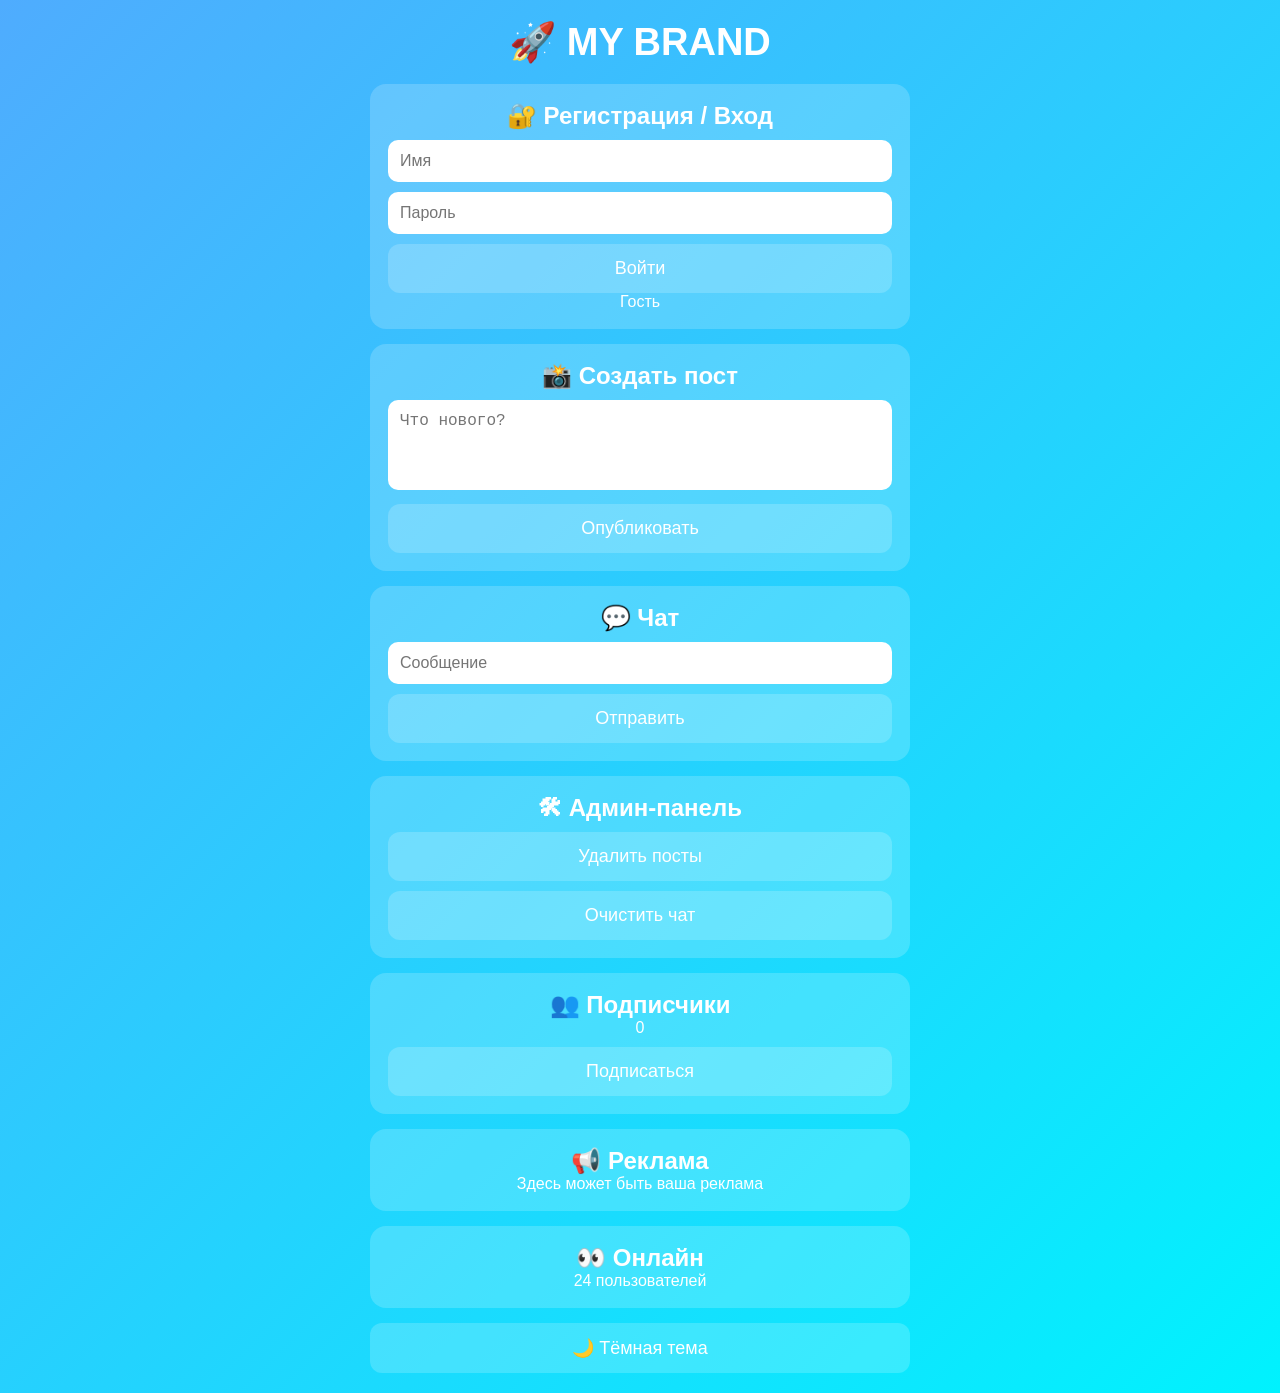
==== index.html @ ea915b35 "Update index.html" ====
<!DOCTYPE html>
<html lang="ru">
<head>
<meta charset="UTF-8">
<meta name="viewport" content="width=device-width, initial-scale=1.0">
<title>MY BRAND</title>

<style>
*{margin:0;padding:0;box-sizing:border-box;}

body{
font-family:Arial,sans-serif;
background:linear-gradient(135deg,#4facfe,#00f2fe);
color:white;
padding:20px;
text-align:center;
transition:0.4s;
}

.dark{background:#111;}

.container{
max-width:540px;
margin:auto;
}

.logo{
font-size:38px;
font-weight:bold;
margin-bottom:20px;
animation:fade 1s;
}

.card{
background:rgba(255,255,255,0.18);
padding:18px;
border-radius:16px;
margin:15px 0;
animation:up 0.8s;
}

input,textarea{
width:100%;
padding:12px;
margin-top:10px;
border:none;
border-radius:10px;
font-size:16px;
}

textarea{height:90px;resize:none;}

button,a{
width:100%;
display:block;
padding:14px;
margin-top:10px;
border:none;
border-radius:12px;
font-size:18px;
cursor:pointer;
text-decoration:none;
color:white;
background:rgba(255,255,255,0.18);
}

.post{
background:rgba(255,255,255,0.14);
padding:15px;
border-radius:14px;
margin-top:12px;
text-align:left;
}

.comment{
background:rgba(255,255,255,0.10);
padding:8px;
border-radius:10px;
margin-top:8px;
}

.chatmsg{
background:rgba(255,255,255,0.14);
padding:10px;
border-radius:12px;
margin-top:8px;
text-align:left;
}

.small{font-size:14px;opacity:0.8;margin-top:8px;}

@keyframes fade{
from{opacity:0;}
to{opacity:1;}
}

@keyframes up{
from{opacity:0;transform:translateY(20px);}
to{opacity:1;transform:translateY(0);}
}
</style>
</head>

<body>

<div class="container">

<div class="logo">🚀 MY BRAND</div>

<div class="card">
<h2>🔐 Регистрация / Вход</h2>
<input type="text" id="name" placeholder="Имя">
<input type="password" id="pass" placeholder="Пароль">
<button onclick="login()">Войти</button>
<p id="user">Гость</p>
</div>

<div class="card">
<h2>📸 Создать пост</h2>
<textarea id="postText" placeholder="Что нового?"></textarea>
<button onclick="addPost()">Опубликовать</button>
<div id="posts"></div>
</div>

<div class="card">
<h2>💬 Чат</h2>
<input type="text" id="chatInput" placeholder="Сообщение">
<button onclick="sendMsg()">Отправить</button>
<div id="chat"></div>
</div>

<div class="card">
<h2>🛠 Админ-панель</h2>
<button onclick="clearPosts()">Удалить посты</button>
<button onclick="clearChat()">Очистить чат</button>
</div>

<div class="card">
<h2>👥 Подписчики</h2>
<p><span id="subs">0</span></p>
<button onclick="sub()">Подписаться</button>
</div>

<div class="card">
<h2>📢 Реклама</h2>
<p>Здесь может быть ваша реклама</p>
</div>

<div class="card">
<h2>👀 Онлайн</h2>
<p id="online"></p>
</div>

<button onclick="theme()">🌙 Тёмная тема</button>

</div>

<script>
let posts=JSON.parse(localStorage.getItem("posts"))||[];
let chat=JSON.parse(localStorage.getItem("chat"))||[];

function login(){
let n=document.getElementById("name").value||"Гость";
localStorage.setItem("user",n);
document.getElementById("user").innerText=n;
}

function addPost(){
let t=document.getElementById("postText").value;
if(t!=""){
posts.unshift(t);
localStorage.setItem("posts",JSON.stringify(posts));
showPosts();
document.getElementById("postText").value="";
}
}

function showPosts(){
let box=document.getElementById("posts");
box.innerHTML="";
posts.forEach(p=>{
box.innerHTML+=`<div class="post">${p}<div class="small">❤️ 0 лайков</div></div>`;
});
}

function sendMsg(){
let t=document.getElementById("chatInput").value;
if(t!=""){
chat.push(t);
localStorage.setItem("chat",JSON.stringify(chat));
showChat();
document.getElementById("chatInput").value="";
}
}

function showChat(){
let box=document.getElementById("chat");
box.innerHTML="";
chat.forEach(m=>{
box.innerHTML+=`<div class="chatmsg">${m}</div>`;
});
}

function clearPosts(){
posts=[];
localStorage.setItem("posts","[]");
showPosts();
}

function clearChat(){
chat=[];
localStorage.setItem("chat","[]");
showChat();
}

function sub(){
let s=parseInt(localStorage.getItem("subs"))||0;
s++;
localStorage.setItem("subs",s);
document.getElementById("subs").innerText=s;
}

function theme(){
document.body.classList.toggle("dark");
}

window.onload=function(){
document.getElementById("user").innerText=localStorage.getItem("user")||"Гость";
document.getElementById("subs").innerText=localStorage.getItem("subs")||0;
document.getElementById("online").innerText=Math.floor(Math.random()*25)+5+" пользователей";
showPosts();
showChat();
}
</script>

</body>
     </html>
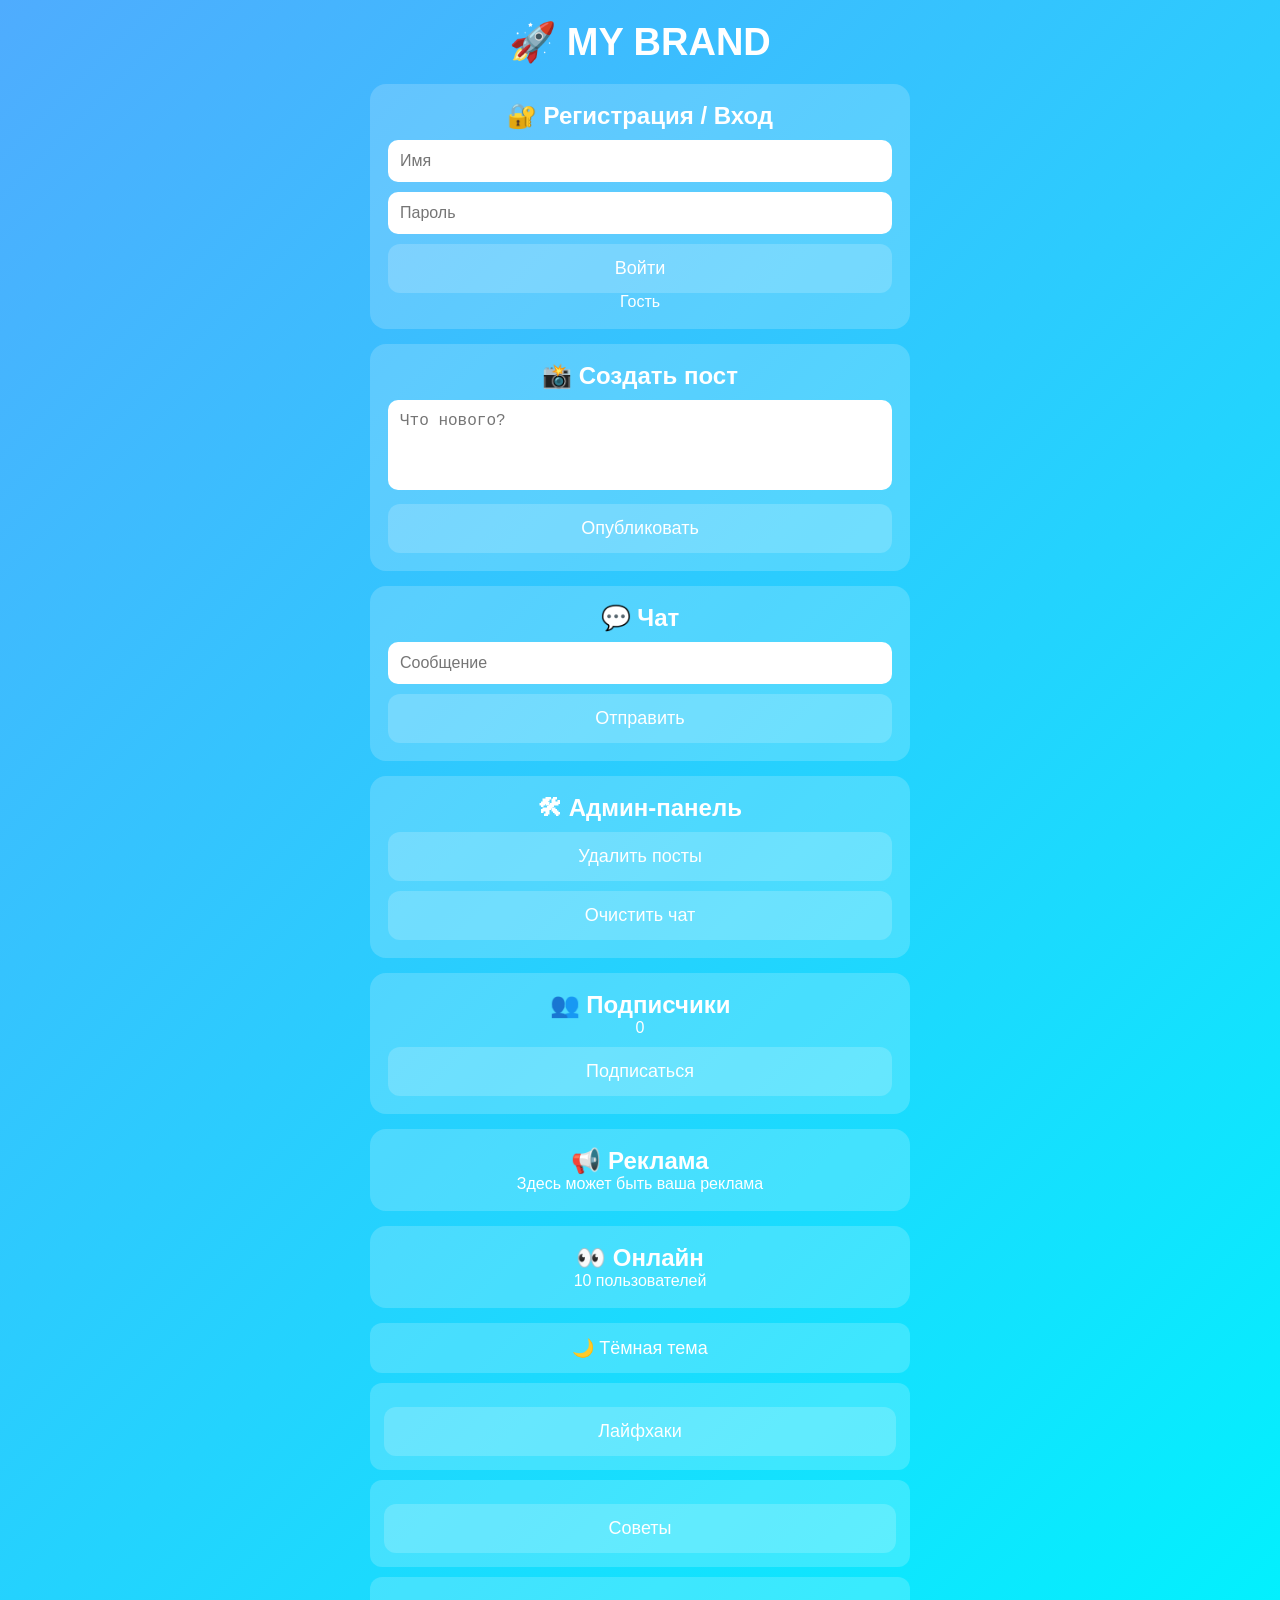
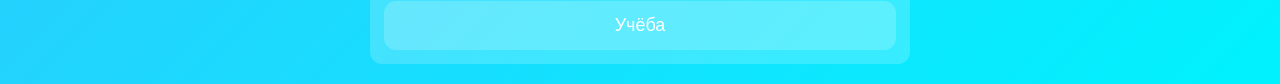
==== commit b001e3d7: "Update index.html" ====
--- a/index.html
+++ b/index.html
@@ -152,7 +152,9 @@
 </div>
 
 <button onclick="theme()">🌙 Тёмная тема</button>
-
+<a href="life.html"><button>Лайфхаки</button></a>
+<a href="tips.html"><button>Советы</button></a>
+<a href="study.html"><button>Учёба</button></a>
 </div>
 
 <script>
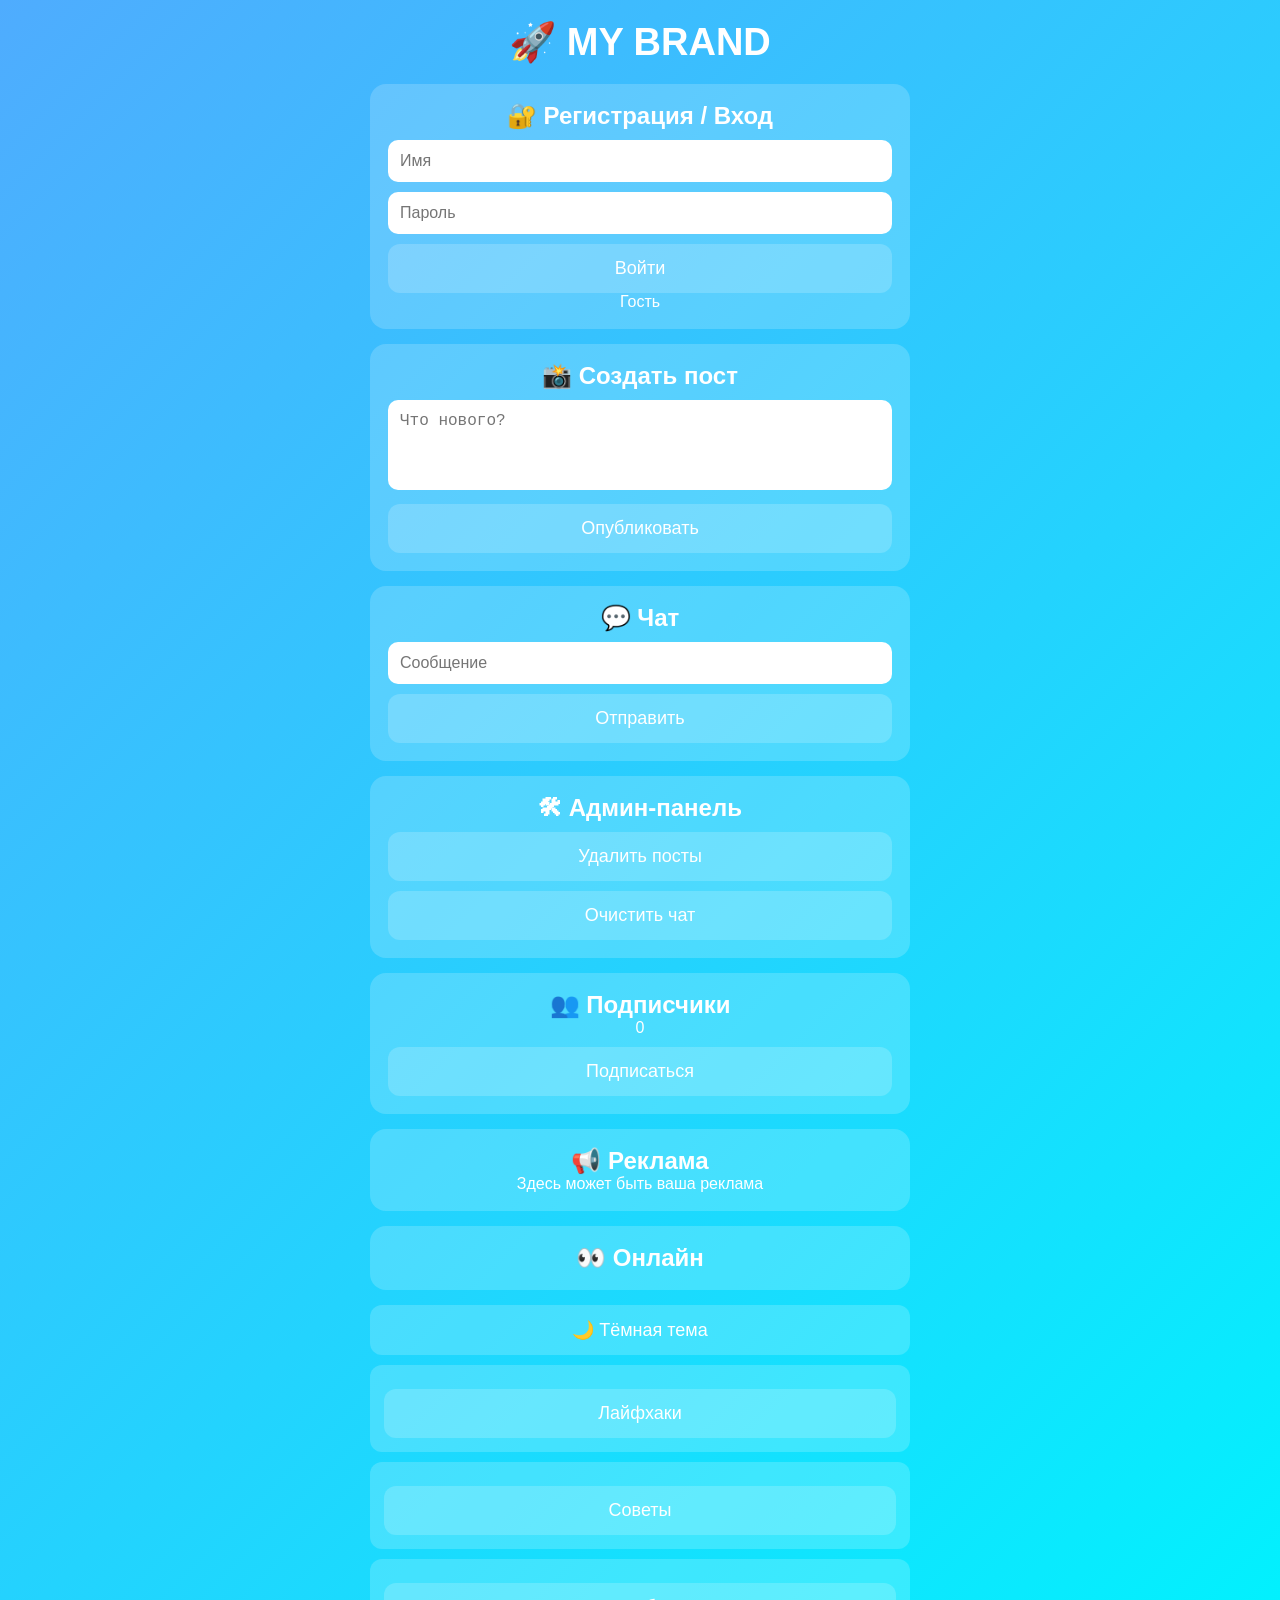
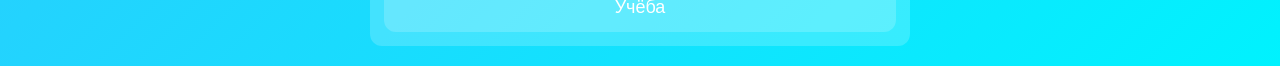
==== commit b57f0d36: "Update index.html" ====
--- a/index.html
+++ b/index.html
@@ -158,81 +158,7 @@
 </div>
 
 <script>
-let posts=JSON.parse(localStorage.getItem("posts"))||[];
-let chat=JSON.parse(localStorage.getItem("chat"))||[];
-
-function login(){
-let n=document.getElementById("name").value||"Гость";
-localStorage.setItem("user",n);
-document.getElementById("user").innerText=n;
-}
-
-function addPost(){
-let t=document.getElementById("postText").value;
-if(t!=""){
-posts.unshift(t);
-localStorage.setItem("posts",JSON.stringify(posts));
-showPosts();
-document.getElementById("postText").value="";
-}
-}
-
-function showPosts(){
-let box=document.getElementById("posts");
-box.innerHTML="";
-posts.forEach(p=>{
-box.innerHTML+=`<div class="post">${p}<div class="small">❤️ 0 лайков</div></div>`;
-});
-}
-
-function sendMsg(){
-let t=document.getElementById("chatInput").value;
-if(t!=""){
-chat.push(t);
-localStorage.setItem("chat",JSON.stringify(chat));
-showChat();
-document.getElementById("chatInput").value="";
-}
-}
-
-function showChat(){
-let box=document.getElementById("chat");
-box.innerHTML="";
-chat.forEach(m=>{
-box.innerHTML+=`<div class="chatmsg">${m}</div>`;
-});
-}
-
-function clearPosts(){
-posts=[];
-localStorage.setItem("posts","[]");
-showPosts();
-}
-
-function clearChat(){
-chat=[];
-localStorage.setItem("chat","[]");
-showChat();
-}
-
-function sub(){
-let s=parseInt(localStorage.getItem("subs"))||0;
-s++;
-localStorage.setItem("subs",s);
-document.getElementById("subs").innerText=s;
-}
-
-function theme(){
-document.body.classList.toggle("dark");
-}
-
-window.onload=function(){
-document.getElementById("user").innerText=localStorage.getItem("user")||"Гость";
-document.getElementById("subs").innerText=localStorage.getItem("subs")||0;
-document.getElementById("online").innerText=Math.floor(Math.random()*25)+5+" пользователей";
-showPosts();
-showChat();
-}
+<script src="script.js"></script>
 </script>
 
 </body>
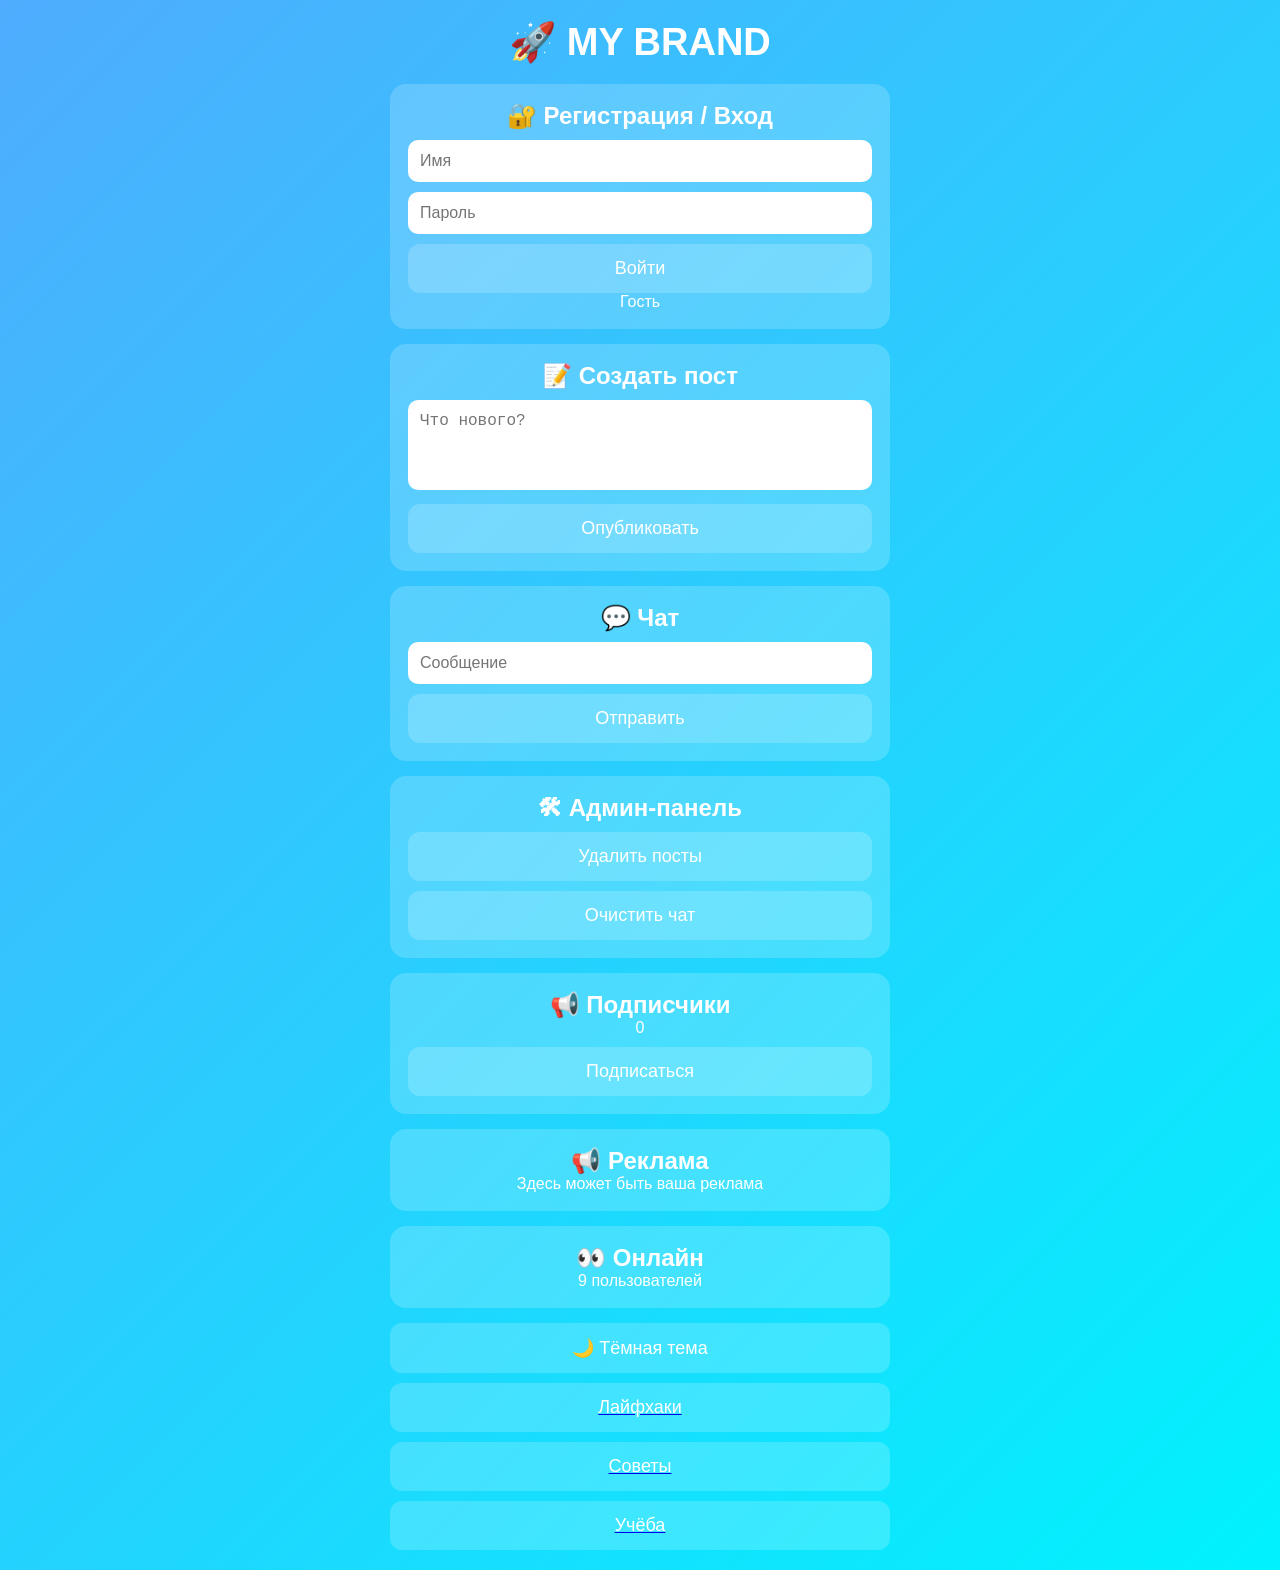
==== commit 49353953: "Update index.html" ====
--- a/index.html
+++ b/index.html
@@ -6,7 +6,11 @@
 <title>MY BRAND</title>
 
 <style>
-*{margin:0;padding:0;box-sizing:border-box;}
+*{
+margin:0;
+padding:0;
+box-sizing:border-box;
+}
 
 body{
 font-family:Arial,sans-serif;
@@ -17,10 +21,13 @@
 transition:0.4s;
 }
 
-.dark{background:#111;}
+.dark{
+background:#111 !important;
+color:white;
+}
 
 .container{
-max-width:540px;
+max-width:500px;
 margin:auto;
 }
 
@@ -28,7 +35,6 @@
 font-size:38px;
 font-weight:bold;
 margin-bottom:20px;
-animation:fade 1s;
 }
 
 .card{
@@ -36,7 +42,6 @@
 padding:18px;
 border-radius:16px;
 margin:15px 0;
-animation:up 0.8s;
 }
 
 input,textarea{
@@ -48,60 +53,44 @@
 font-size:16px;
 }
 
-textarea{height:90px;resize:none;}
+textarea{
+height:90px;
+resize:none;
+}
 
 button,a{
+display:block;
 width:100%;
-display:block;
+margin-top:10px;
+}
+
+button{
 padding:14px;
-margin-top:10px;
 border:none;
 border-radius:12px;
 font-size:18px;
 cursor:pointer;
-text-decoration:none;
+background:rgba(255,255,255,0.18);
 color:white;
-background:rgba(255,255,255,0.18);
 }
 
-.post{
+.post,.chatmsg{
 background:rgba(255,255,255,0.14);
-padding:15px;
-border-radius:14px;
-margin-top:12px;
+padding:12px;
+border-radius:12px;
+margin-top:10px;
 text-align:left;
 }
 
-.comment{
-background:rgba(255,255,255,0.10);
-padding:8px;
-border-radius:10px;
-margin-top:8px;
-}
-
-.chatmsg{
-background:rgba(255,255,255,0.14);
-padding:10px;
-border-radius:12px;
-margin-top:8px;
-text-align:left;
-}
-
-.small{font-size:14px;opacity:0.8;margin-top:8px;}
-
-@keyframes fade{
-from{opacity:0;}
-to{opacity:1;}
-}
-
-@keyframes up{
-from{opacity:0;transform:translateY(20px);}
-to{opacity:1;transform:translateY(0);}
+.small{
+font-size:14px;
+opacity:0.8;
+margin-top:6px;
 }
 </style>
 </head>
 
-<body>
+<body onload="checkAdmin()">
 
 <div class="container">
 
@@ -116,7 +105,7 @@
 </div>
 
 <div class="card">
-<h2>📸 Создать пост</h2>
+<h2>📝 Создать пост</h2>
 <textarea id="postText" placeholder="Что нового?"></textarea>
 <button onclick="addPost()">Опубликовать</button>
 <div id="posts"></div>
@@ -129,14 +118,14 @@
 <div id="chat"></div>
 </div>
 
-<div class="card">
+<div class="card admin">
 <h2>🛠 Админ-панель</h2>
 <button onclick="clearPosts()">Удалить посты</button>
 <button onclick="clearChat()">Очистить чат</button>
 </div>
 
 <div class="card">
-<h2>👥 Подписчики</h2>
+<h2>📢 Подписчики</h2>
 <p><span id="subs">0</span></p>
 <button onclick="sub()">Подписаться</button>
 </div>
@@ -152,14 +141,14 @@
 </div>
 
 <button onclick="theme()">🌙 Тёмная тема</button>
+
 <a href="life.html"><button>Лайфхаки</button></a>
 <a href="tips.html"><button>Советы</button></a>
 <a href="study.html"><button>Учёба</button></a>
+
 </div>
 
-<script>
 <script src="script.js"></script>
-</script>
 
 </body>
-     </html>
+</html>
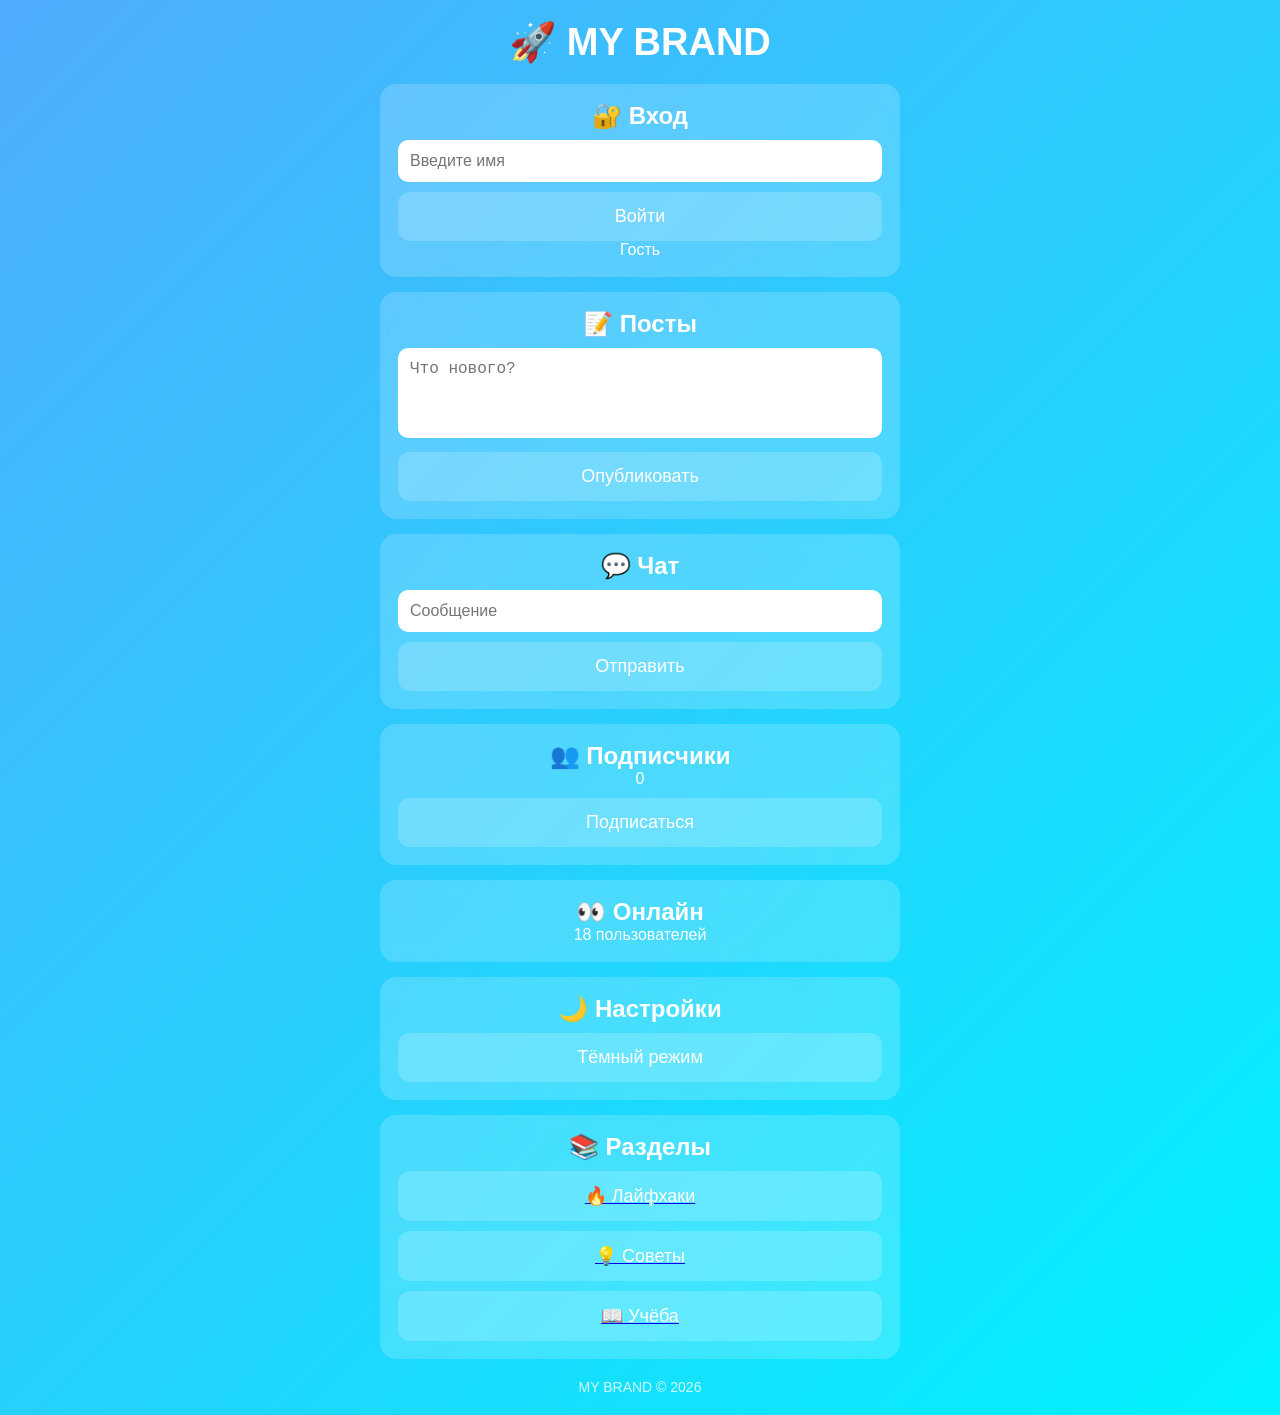
==== commit 2a0a2e03: "Update index.html" ====
--- a/index.html
+++ b/index.html
@@ -19,6 +19,7 @@
 padding:20px;
 text-align:center;
 transition:0.4s;
+user-select:none;
 }
 
 .dark{
@@ -27,7 +28,7 @@
 }
 
 .container{
-max-width:500px;
+max-width:520px;
 margin:auto;
 }
 
@@ -42,6 +43,7 @@
 padding:18px;
 border-radius:16px;
 margin:15px 0;
+backdrop-filter:blur(8px);
 }
 
 input,textarea{
@@ -51,6 +53,7 @@
 border:none;
 border-radius:10px;
 font-size:16px;
+outline:none;
 }
 
 textarea{
@@ -72,6 +75,12 @@
 cursor:pointer;
 background:rgba(255,255,255,0.18);
 color:white;
+transition:0.3s;
+}
+
+button:hover{
+background:rgba(255,255,255,0.30);
+transform:scale(1.02);
 }
 
 .post,.chatmsg{
@@ -80,6 +89,7 @@
 border-radius:12px;
 margin-top:10px;
 text-align:left;
+word-break:break-word;
 }
 
 .small{
@@ -87,25 +97,30 @@
 opacity:0.8;
 margin-top:6px;
 }
+
+.footer{
+margin-top:20px;
+font-size:14px;
+opacity:0.8;
+}
 </style>
 </head>
 
-<body onload="checkAdmin()">
+<body>
 
 <div class="container">
 
 <div class="logo">🚀 MY BRAND</div>
 
 <div class="card">
-<h2>🔐 Регистрация / Вход</h2>
-<input type="text" id="name" placeholder="Имя">
-<input type="password" id="pass" placeholder="Пароль">
+<h2>🔐 Вход</h2>
+<input type="text" id="name" placeholder="Введите имя">
 <button onclick="login()">Войти</button>
 <p id="user">Гость</p>
 </div>
 
 <div class="card">
-<h2>📝 Создать пост</h2>
+<h2>📝 Посты</h2>
 <textarea id="postText" placeholder="Что нового?"></textarea>
 <button onclick="addPost()">Опубликовать</button>
 <div id="posts"></div>
@@ -118,33 +133,42 @@
 <div id="chat"></div>
 </div>
 
-<div class="card admin">
-<h2>🛠 Админ-панель</h2>
-<button onclick="clearPosts()">Удалить посты</button>
-<button onclick="clearChat()">Очистить чат</button>
-</div>
-
 <div class="card">
-<h2>📢 Подписчики</h2>
+<h2>👥 Подписчики</h2>
 <p><span id="subs">0</span></p>
 <button onclick="sub()">Подписаться</button>
 </div>
 
 <div class="card">
-<h2>📢 Реклама</h2>
-<p>Здесь может быть ваша реклама</p>
+<h2>👀 Онлайн</h2>
+<p id="online">0 пользователей</p>
 </div>
 
 <div class="card">
-<h2>👀 Онлайн</h2>
-<p id="online"></p>
+<h2>🌙 Настройки</h2>
+<button onclick="theme()">Тёмный режим</button>
 </div>
 
-<button onclick="theme()">🌙 Тёмная тема</button>
+<div class="card">
+<h2>📚 Разделы</h2>
 
-<a href="life.html"><button>Лайфхаки</button></a>
-<a href="tips.html"><button>Советы</button></a>
-<a href="study.html"><button>Учёба</button></a>
+<a href="life.html">
+<button>🔥 Лайфхаки</button>
+</a>
+
+<a href="tips.html">
+<button>💡 Советы</button>
+</a>
+
+<a href="study.html">
+<button>📖 Учёба</button>
+</a>
+
+</div>
+
+<div class="footer">
+MY BRAND © 2026
+</div>
 
 </div>
 
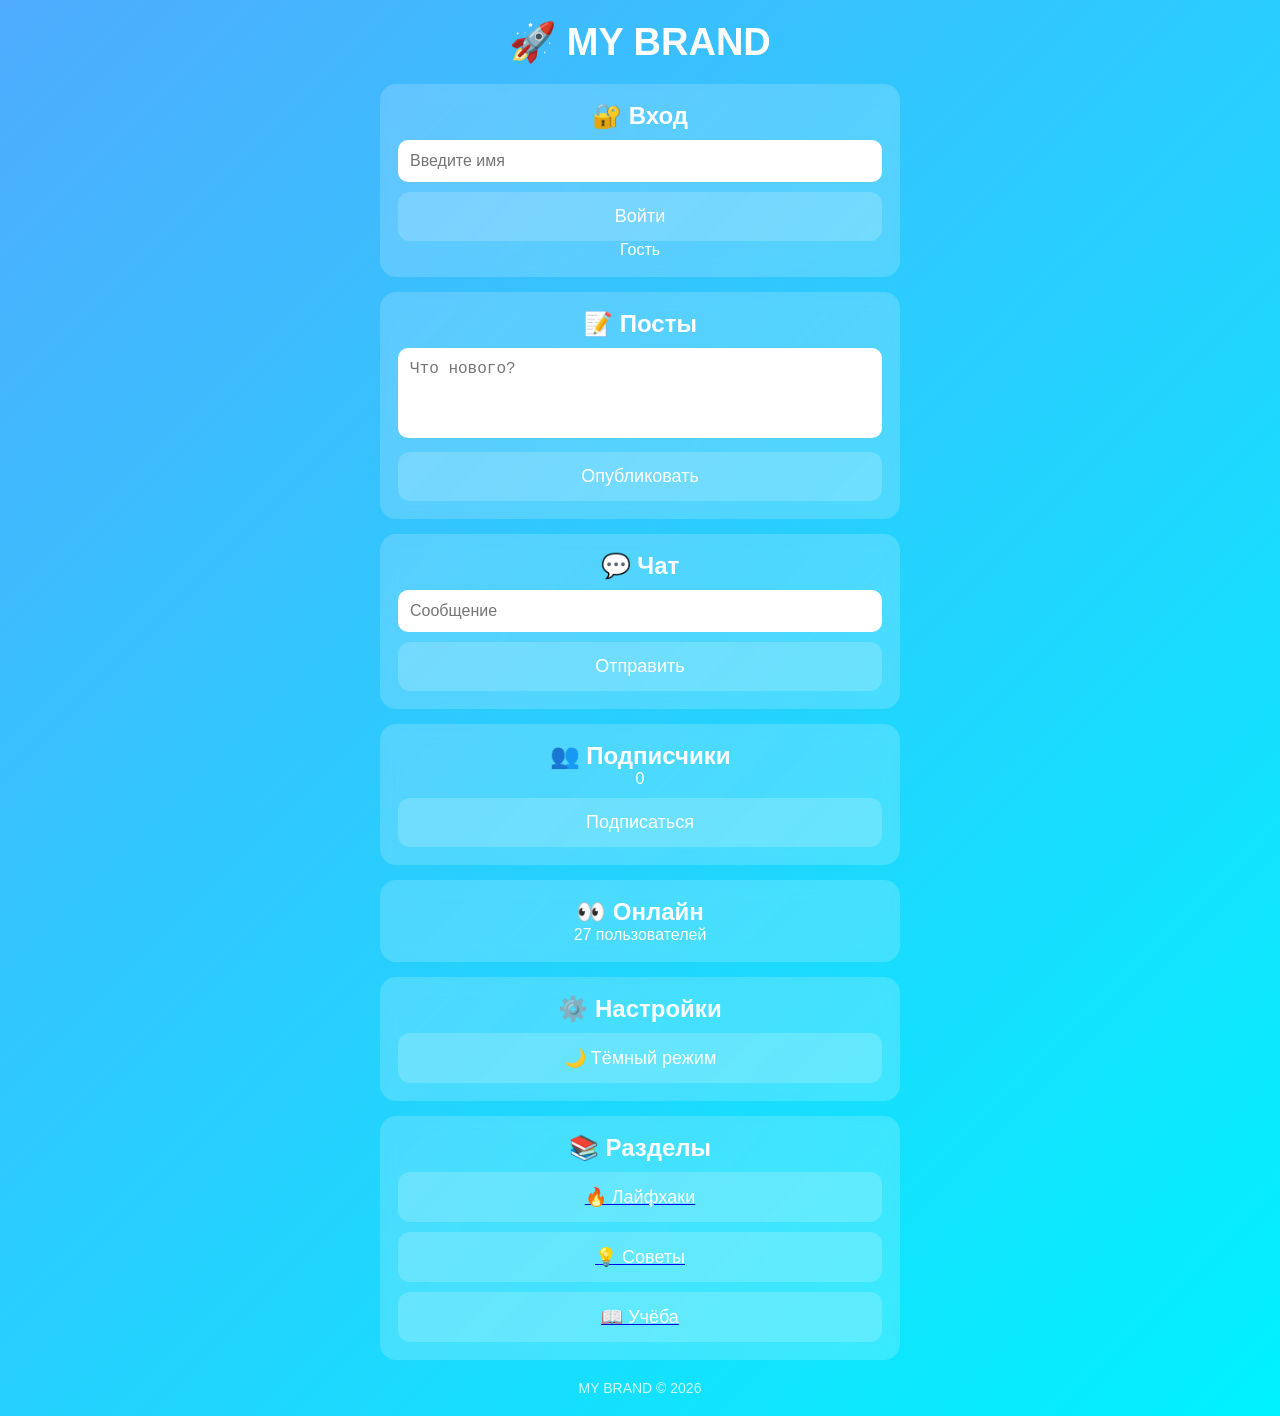
==== commit 52450f94: "Update index.html" ====
--- a/index.html
+++ b/index.html
@@ -145,8 +145,8 @@
 </div>
 
 <div class="card">
-<h2>🌙 Настройки</h2>
-<button onclick="theme()">Тёмный режим</button>
+<h2>⚙️ Настройки</h2>
+<button onclick="theme()">🌙 Тёмный режим</button>
 </div>
 
 <div class="card">
